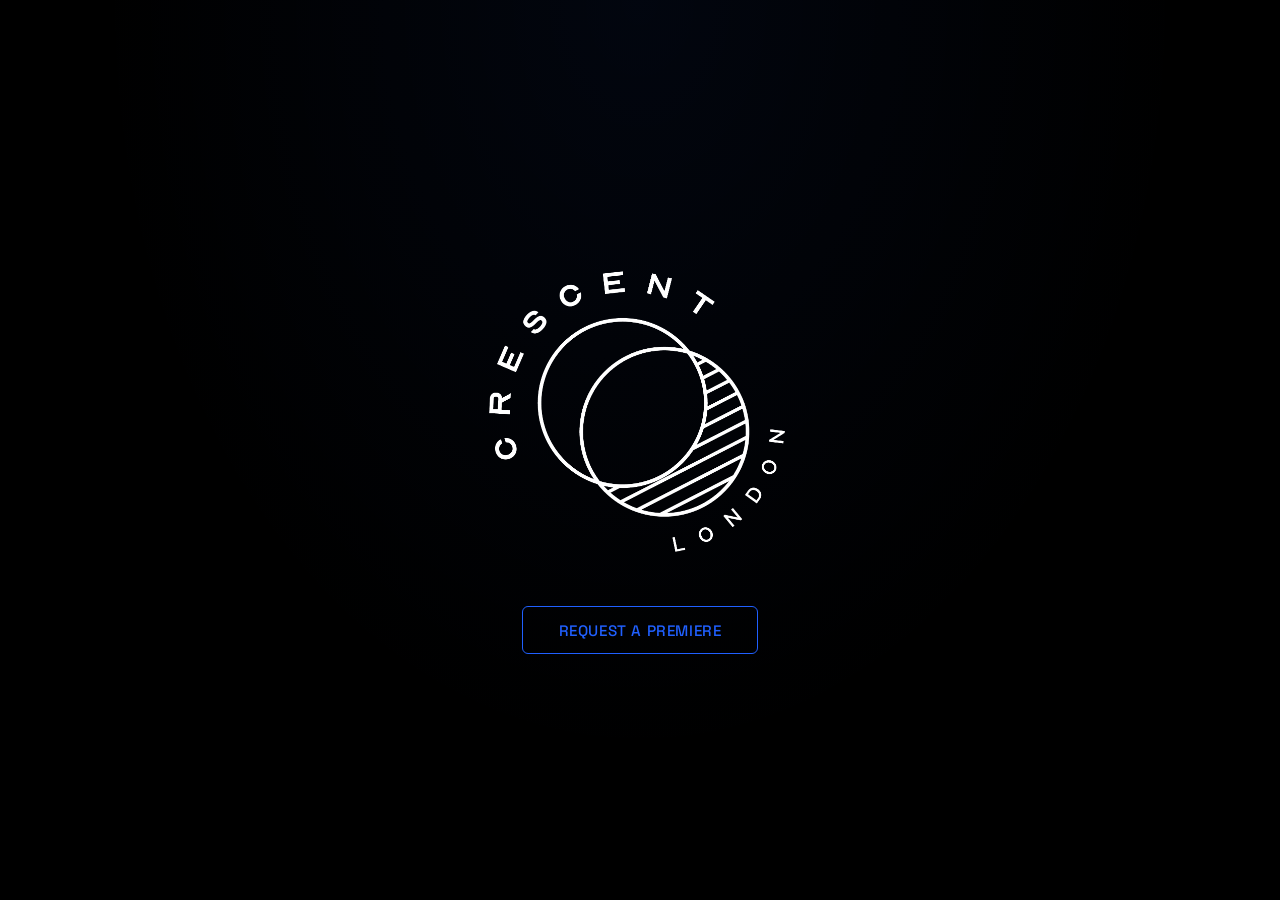
==== index.html @ 91703e96 "Initial Crescent submission site Static site for crescentlondon.netlify.app — /submit, /already-paid" ====
<!DOCTYPE html>
<html lang="en">
<head>
    <meta charset="UTF-8">
    <meta name="viewport" content="width=device-width, initial-scale=1.0">
    <title>Crescent</title>
    <link href="https://fonts.googleapis.com/css2?family=Space+Grotesk:wght@400;500;600;700&display=swap" rel="stylesheet">
    <style>
        *, *::before, *::after { box-sizing: border-box; margin: 0; padding: 0; }

        body {
            background: #000000;
            color: #ffffff;
            font-family: 'Space Grotesk', sans-serif;
            min-height: 100vh;
            display: flex;
            align-items: center;
            justify-content: center;
            background-image: radial-gradient(ellipse at top, rgba(32, 96, 255, 0.06) 0%, transparent 60%);
        }

        .home {
            display: flex;
            flex-direction: column;
            align-items: center;
            gap: 2.5rem;
            padding: 2rem;
        }

        .logo {
            width: min(320px, 85vw);
            height: auto;
            display: block;
        }

        .request-btn {
            display: inline-block;
            padding: 0.85rem 2.2rem;
            background: transparent;
            color: #2060ff;
            border: 1.5px solid #2060ff;
            border-radius: 6px;
            font-family: 'Space Grotesk', sans-serif;
            font-size: 0.95rem;
            font-weight: 500;
            letter-spacing: 0.04em;
            text-decoration: none;
            text-transform: uppercase;
            transition: background 0.2s, color 0.2s;
        }

        .request-btn:hover {
            background: #2060ff;
            color: #ffffff;
        }
    </style>
</head>
<body>
    <div class="home">
        <img src="src/crescent-logo-white.png" alt="Crescent" class="logo">
        <a class="request-btn" href="mailto:promo@crescentlondon.uk">Request a Premiere</a>
    </div>
</body>
</html>
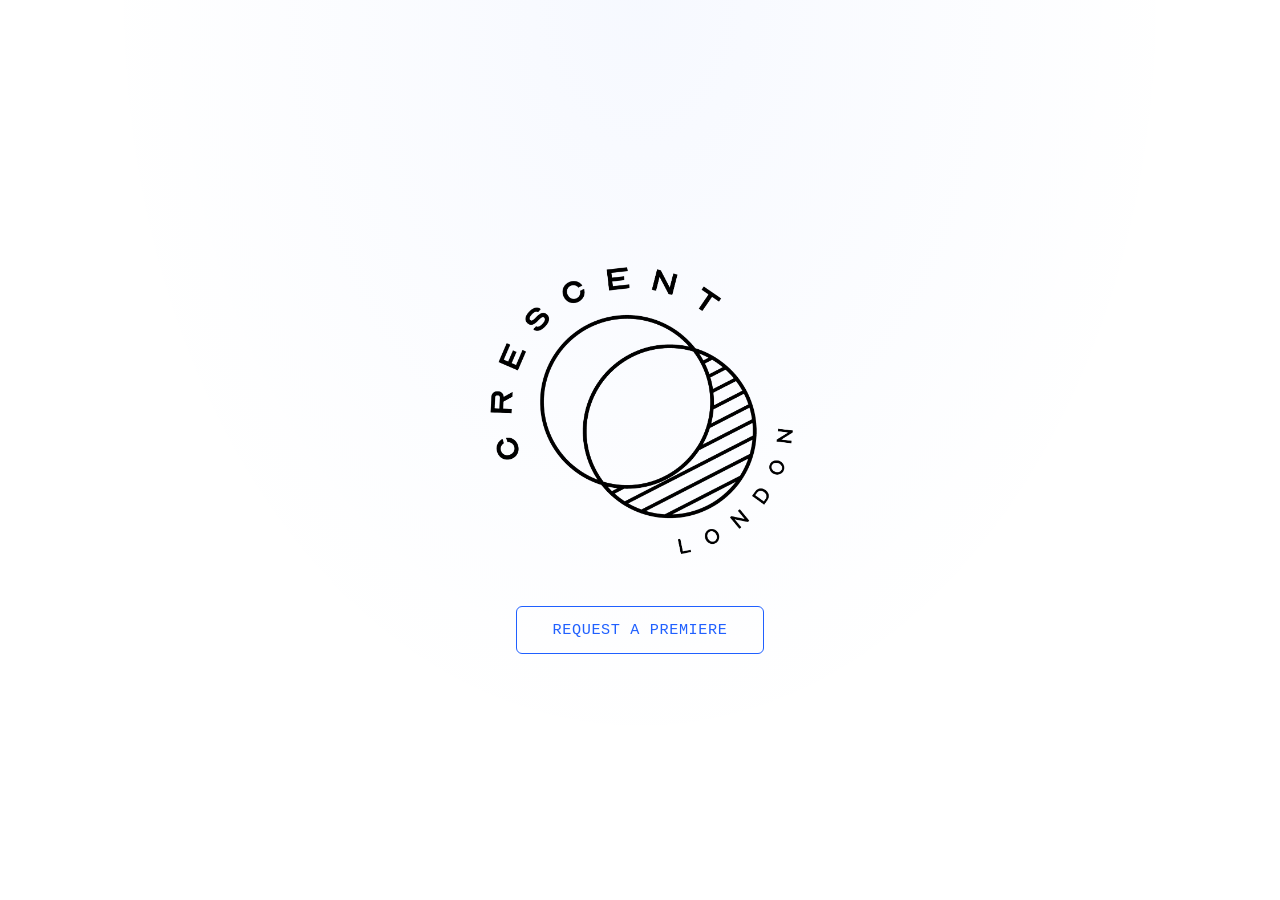
==== commit 578bb0ee: "Switch to white theme with Cindie Mono C font and black logo - Light background (#fff), dark text, u" ====
--- a/index.html
+++ b/index.html
@@ -4,19 +4,26 @@
     <meta charset="UTF-8">
     <meta name="viewport" content="width=device-width, initial-scale=1.0">
     <title>Crescent</title>
-    <link href="https://fonts.googleapis.com/css2?family=Space+Grotesk:wght@400;500;600;700&display=swap" rel="stylesheet">
     <style>
+        @font-face {
+            font-family: 'Cindie Mono C';
+            src: url('src/fonts/CindieMonoC.woff2') format('woff2'),
+                 url('src/fonts/CindieMonoC.woff') format('woff');
+            font-weight: normal;
+            font-style: normal;
+            font-display: swap;
+        }
         *, *::before, *::after { box-sizing: border-box; margin: 0; padding: 0; }
 
         body {
-            background: #000000;
-            color: #ffffff;
-            font-family: 'Space Grotesk', sans-serif;
+            background: #ffffff;
+            color: #0a0a14;
+            font-family: 'Cindie Mono C', 'Courier New', monospace;
             min-height: 100vh;
             display: flex;
             align-items: center;
             justify-content: center;
-            background-image: radial-gradient(ellipse at top, rgba(32, 96, 255, 0.06) 0%, transparent 60%);
+            background-image: radial-gradient(ellipse at top, rgba(32, 96, 255, 0.04) 0%, transparent 60%);
         }
 
         .home {
@@ -40,7 +47,7 @@
             color: #2060ff;
             border: 1.5px solid #2060ff;
             border-radius: 6px;
-            font-family: 'Space Grotesk', sans-serif;
+            font-family: 'Cindie Mono C', 'Courier New', monospace;
             font-size: 0.95rem;
             font-weight: 500;
             letter-spacing: 0.04em;
@@ -57,7 +64,7 @@
 </head>
 <body>
     <div class="home">
-        <img src="src/crescent-logo-white.png" alt="Crescent" class="logo">
+        <img src="src/crescent-logo-black.png" alt="Crescent" class="logo">
         <a class="request-btn" href="mailto:promo@crescentlondon.uk">Request a Premiere</a>
     </div>
 </body>
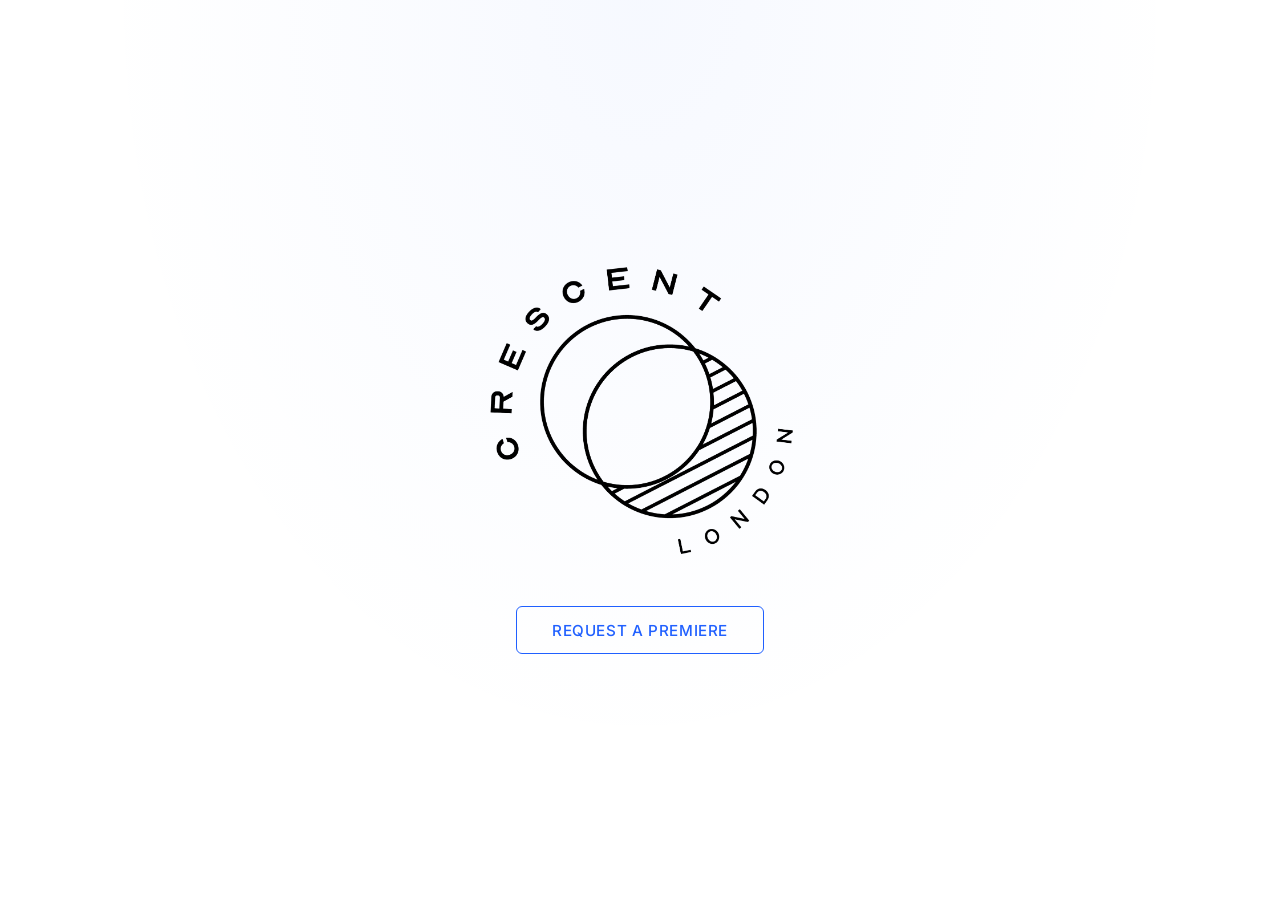
==== commit 31fffd86: "Use Inter as fallback font instead of Courier New Co-Authored-By: Claude Sonnet 4.6 <noreply@anthrop" ====
--- a/index.html
+++ b/index.html
@@ -4,6 +4,7 @@
     <meta charset="UTF-8">
     <meta name="viewport" content="width=device-width, initial-scale=1.0">
     <title>Crescent</title>
+    <link href="https://fonts.googleapis.com/css2?family=Inter:wght@400;500;600;700&display=swap" rel="stylesheet">
     <style>
         @font-face {
             font-family: 'Cindie Mono C';
@@ -18,7 +19,7 @@
         body {
             background: #ffffff;
             color: #0a0a14;
-            font-family: 'Cindie Mono C', 'Courier New', monospace;
+            font-family: 'Cindie Mono C', 'Inter', sans-serif;
             min-height: 100vh;
             display: flex;
             align-items: center;
@@ -47,7 +48,7 @@
             color: #2060ff;
             border: 1.5px solid #2060ff;
             border-radius: 6px;
-            font-family: 'Cindie Mono C', 'Courier New', monospace;
+            font-family: 'Cindie Mono C', 'Inter', sans-serif;
             font-size: 0.95rem;
             font-weight: 500;
             letter-spacing: 0.04em;
